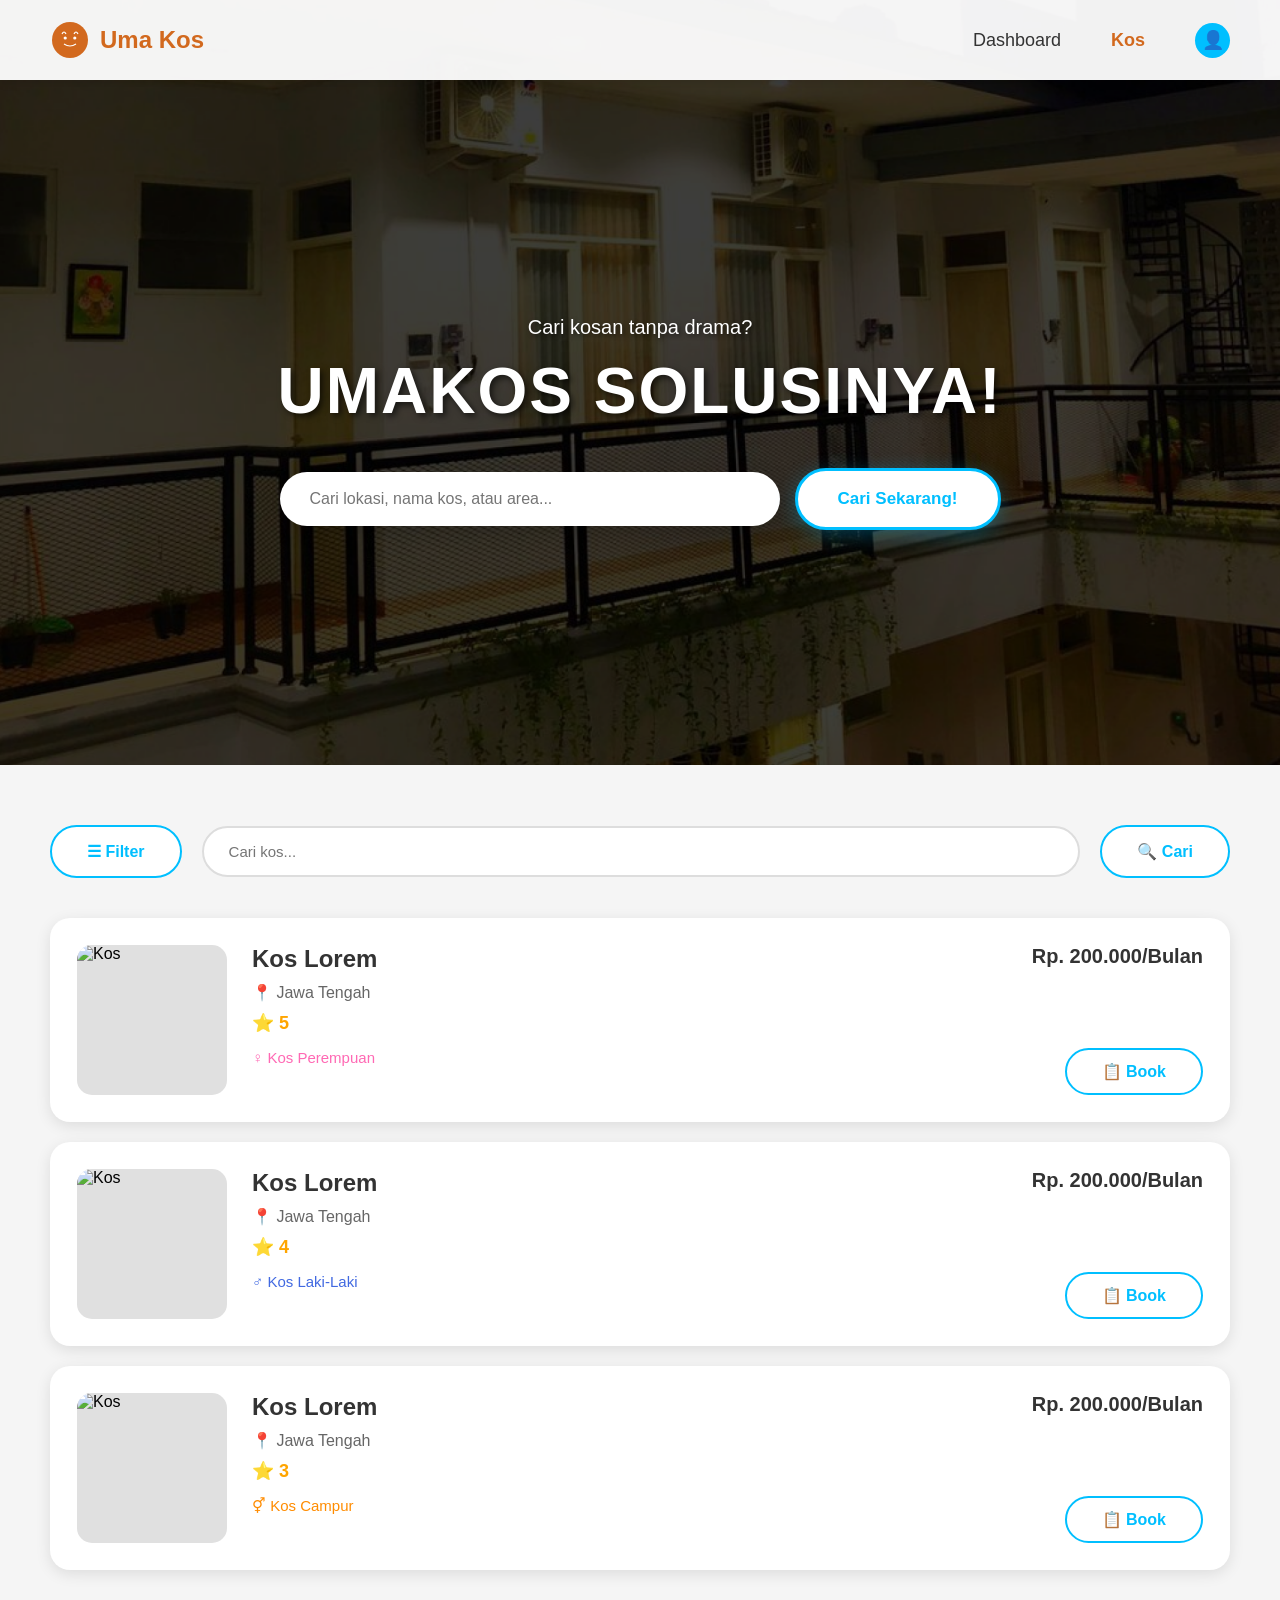
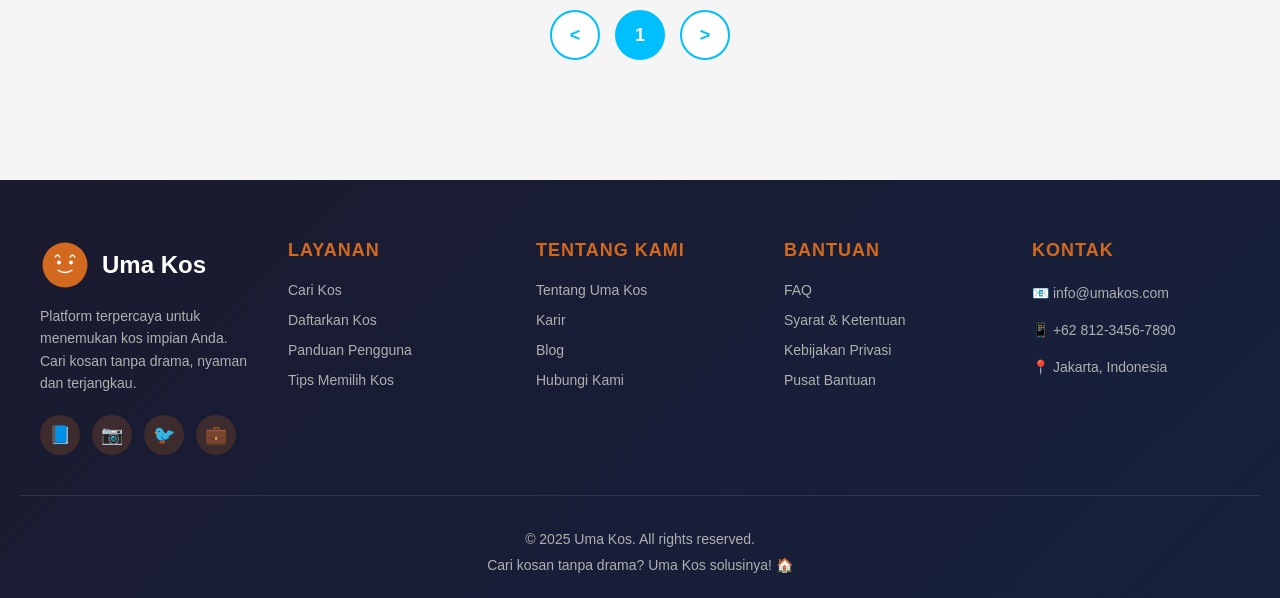
==== user.html @ e44573c7 "initial commit" ====
<!DOCTYPE html>
<html lang="id">
<head>
    <meta charset="UTF-8">
    <meta name="viewport" content="width=device-width, initial-scale=1.0">
    <title>Uma Kos - Cari Kosan Tanpa Drama</title>
 <link rel="stylesheet" href="src/css/index.css">
</head>
<body>
    <!-- Hero Section -->
    <div class="hero-section">
        <!-- Navbar -->
        <nav>
            <div class="logo">
                <svg class="logo-icon" viewBox="0 0 100 100" xmlns="http://www.w3.org/2000/svg">
                    <circle cx="50" cy="50" r="45" fill="#d2691e"/>
                    <path d="M 30 35 Q 35 25 40 35" stroke="white" stroke-width="3" fill="none"/>
                    <path d="M 60 35 Q 65 25 70 35" stroke="white" stroke-width="3" fill="none"/>
                    <circle cx="38" cy="45" r="4" fill="white"/>
                    <circle cx="62" cy="45" r="4" fill="white"/>
                    <path d="M 35 60 Q 50 70 65 60" stroke="white" stroke-width="3" fill="none"/>
                </svg>
                <span>Uma Kos</span>
            </div>
            <ul class="nav-links">
                <li><a href="#dashboard">Dashboard</a></li>
                <li><a href="#kos" class="active">Kos</a></li>
                <li><div class="user-icon">👤</div></li>
            </ul>
        </nav>

        <!-- Hero Content -->
        <div class="hero-content">
            <p class="hero-subtitle">Cari kosan tanpa drama?</p>
            <h1 class="hero-title">UMAKOS SOLUSINYA!</h1>
            
            <div class="search-container">
                <input 
                    type="text" 
                    class="search-input" 
                    placeholder="Cari lokasi, nama kos, atau area..."
                    id="searchInput"
                >
                <button class="search-btn" onclick="handleSearch()">Cari Sekarang!</button>
            </div>
        </div>
    </div>

    <!-- Kos Listing Section -->
    <div class="kos-section">
        <!-- Filter Bar -->
        <div class="filter-bar">
            <button class="filter-btn">
                ☰ Filter
            </button>
            <input type="text" class="filter-search" placeholder="Cari kos...">
            <button class="cari-btn">
                🔍 Cari
            </button>
        </div>

        <!-- Kos List -->
        <div class="kos-list">
            <!-- Kos Card 1 -->
            <div class="kos-card">
                <img src="https://via.placeholder.com/150" alt="Kos" class="kos-image">
                <div class="kos-info">
                    <h3 class="kos-title">Kos Lorem</h3>
                    <div class="kos-location">📍 Jawa Tengah</div>
                    <div class="kos-rating">⭐ 5</div>
                    <div class="kos-type type-perempuan">♀ Kos Perempuan</div>
                </div>
                <div class="kos-price-section">
                    <div class="kos-price">Rp. 200.000/Bulan</div>
                    <button class="book-btn">📋 Book</button>
                </div>
            </div>

            <!-- Kos Card 2 -->
            <div class="kos-card">
                <img src="https://via.placeholder.com/150" alt="Kos" class="kos-image">
                <div class="kos-info">
                    <h3 class="kos-title">Kos Lorem</h3>
                    <div class="kos-location">📍 Jawa Tengah</div>
                    <div class="kos-rating">⭐ 4</div>
                    <div class="kos-type type-laki">♂ Kos Laki-Laki</div>
                </div>
                <div class="kos-price-section">
                    <div class="kos-price">Rp. 200.000/Bulan</div>
                    <button class="book-btn">📋 Book</button>
                </div>
            </div>

            <!-- Kos Card 3 -->
            <div class="kos-card">
                <img src="https://via.placeholder.com/150" alt="Kos" class="kos-image">
                <div class="kos-info">
                    <h3 class="kos-title">Kos Lorem</h3>
                    <div class="kos-location">📍 Jawa Tengah</div>
                    <div class="kos-rating">⭐ 3</div>
                    <div class="kos-type type-campur">⚥ Kos Campur</div>
                </div>
                <div class="kos-price-section">
                    <div class="kos-price">Rp. 200.000/Bulan</div>
                    <button class="book-btn">📋 Book</button>
                </div>
            </div>
        </div>

        <!-- Pagination -->
        <div class="pagination">
            <button class="page-btn">&lt;</button>
            <button class="page-btn active">1</button>
            <button class="page-btn">&gt;</button>
        </div>
    </div>
<!-- Footer Section -->
    <footer class="footer">
        <div class="footer-content">
            <div class="footer-column">
                <div class="footer-logo">
                    <svg class="logo-icon" viewBox="0 0 100 100" xmlns="http://www.w3.org/2000/svg">
                        <circle cx="50" cy="50" r="45" fill="#d2691e"/>
                        <path d="M 30 35 Q 35 25 40 35" stroke="white" stroke-width="3" fill="none"/>
                        <path d="M 60 35 Q 65 25 70 35" stroke="white" stroke-width="3" fill="none"/>
                        <circle cx="38" cy="45" r="4" fill="white"/>
                        <circle cx="62" cy="45" r="4" fill="white"/>
                        <path d="M 35 60 Q 50 70 65 60" stroke="white" stroke-width="3" fill="none"/>
                    </svg>
                    <span>Uma Kos</span>
                </div>
                <p class="footer-desc">Platform terpercaya untuk menemukan kos impian Anda. Cari kosan tanpa drama, nyaman dan terjangkau.</p>
                <div class="social-links">
                    <a href="#" class="social-icon">📘</a>
                    <a href="#" class="social-icon">📷</a>
                    <a href="#" class="social-icon">🐦</a>
                    <a href="#" class="social-icon">💼</a>
                </div>
            </div>

            <div class="footer-column">
                <h4>Layanan</h4>
                <ul class="footer-links">
                    <li><a href="#kos">Cari Kos</a></li>
                    <li><a href="#daftar">Daftarkan Kos</a></li>
                    <li><a href="#panduan">Panduan Pengguna</a></li>
                    <li><a href="#tips">Tips Memilih Kos</a></li>
                </ul>
            </div>

            <div class="footer-column">
                <h4>Tentang Kami</h4>
                <ul class="footer-links">
                    <li><a href="#tentang">Tentang Uma Kos</a></li>
                    <li><a href="#karir">Karir</a></li>
                    <li><a href="#blog">Blog</a></li>
                    <li><a href="#kontak">Hubungi Kami</a></li>
                </ul>
            </div>

            <div class="footer-column">
                <h4>Bantuan</h4>
                <ul class="footer-links">
                    <li><a href="#faq">FAQ</a></li>
                    <li><a href="#syarat">Syarat & Ketentuan</a></li>
                    <li><a href="#privasi">Kebijakan Privasi</a></li>
                    <li><a href="#support">Pusat Bantuan</a></li>
                </ul>
            </div>

            <div class="footer-column">
                <h4>Kontak</h4>
                <ul class="footer-contact">
                    <li>📧 info@umakos.com</li>
                    <li>📱 +62 812-3456-7890</li>
                    <li>📍 Jakarta, Indonesia</li>
                </ul>
            </div>
        </div>

        <div class="footer-bottom">
            <p>&copy; 2025 Uma Kos. All rights reserved.</p>
            <p class="footer-tagline">Cari kosan tanpa drama? Uma Kos solusinya! 🏠</p>
        </div>
    </footer>
    <script src="src/script/index.js">
    </script>
</body>
</html>
---- src/css/index.css ----
* {
            margin: 0;
            padding: 0;
            box-sizing: border-box;
        }

        body {
            font-family: 'Segoe UI', Tahoma, Geneva, Verdana, sans-serif;
            min-height: 100vh;
            background: #f5f5f5;
        }

        /* Hero Section with Background */
        .hero-section {
            min-height: 85vh;
            background-image: url('../image/image.png');
            background-size: cover;
            background-position: center;
            background-repeat: no-repeat;
            position: relative;
            display: flex;
            flex-direction: column;
        }

        .hero-section::before {
            content: '';
            position: absolute;
            top: 0;
            left: 0;
            right: 0;
            bottom: 0;
            background: rgba(0, 0, 0, 0.4);
            z-index: 1;
        }

        /* Navbar */
        nav {
            background: rgba(255, 255, 255, 0.95);
            padding: 20px 50px;
            display: flex;
            justify-content: space-between;
            align-items: center;
            position: relative;
            z-index: 10;
            box-shadow: 0 2px 10px rgba(0, 0, 0, 0.1);
        }

        .logo {
            display: flex;
            align-items: center;
            gap: 10px;
            color: #d2691e;
            font-size: 24px;
            font-weight: bold;
        }

        .logo-icon {
            width: 40px;
            height: 40px;
        }

        .nav-links {
            display: flex;
            gap: 50px;
            list-style: none;
            align-items: center;
        }

        .nav-links a {
            color: #333;
            text-decoration: none;
            font-weight: 500;
            font-size: 18px;
            transition: color 0.3s ease;
        }

        .nav-links a:hover {
            color: #d2691e;
        }

        .nav-links a.active {
            color: #d2691e;
            font-weight: 600;
        }

        .user-icon {
            width: 35px;
            height: 35px;
            background: #00bfff;
            border-radius: 50%;
            display: flex;
            align-items: center;
            justify-content: center;
            color: white;
            font-size: 18px;
            cursor: pointer;
            transition: all 0.3s ease;
        }

        .user-icon:hover {
            background: #0099cc;
            transform: scale(1.1);
        }

        /* Hero Content */
        .hero-content {
            flex: 1;
            display: flex;
            flex-direction: column;
            justify-content: center;
            align-items: center;
            position: relative;
            z-index: 2;
            padding: 60px 20px;
            text-align: center;
        }

        .hero-subtitle {
            color: white;
            font-size: 20px;
            font-weight: 400;
            margin-bottom: 15px;
            text-shadow: 2px 2px 4px rgba(0, 0, 0, 0.5);
            animation: fadeInDown 0.8s ease;
        }

        .hero-title {
            color: white;
            font-size: 64px;
            font-weight: 900;
            margin-bottom: 40px;
            text-shadow: 3px 3px 6px rgba(0, 0, 0, 0.6);
            letter-spacing: 2px;
            animation: fadeInUp 0.8s ease;
        }

        @keyframes fadeInDown {
            from {
                opacity: 0;
                transform: translateY(-30px);
            }
            to {
                opacity: 1;
                transform: translateY(0);
            }
        }

        @keyframes fadeInUp {
            from {
                opacity: 0;
                transform: translateY(30px);
            }
            to {
                opacity: 1;
                transform: translateY(0);
            }
        }

        .search-container {
            display: flex;
            gap: 15px;
            align-items: center;
            animation: fadeIn 1s ease 0.3s backwards;
        }

        @keyframes fadeIn {
            from {
                opacity: 0;
            }
            to {
                opacity: 1;
            }
        }

        .search-input {
            padding: 18px 30px;
            width: 500px;
            border: none;
            border-radius: 50px;
            font-size: 16px;
            box-shadow: 0 5px 20px rgba(0, 0, 0, 0.2);
            transition: all 0.3s ease;
        }

        .search-input:focus {
            outline: none;
            box-shadow: 0 8px 30px rgba(0, 0, 0, 0.3);
            transform: translateY(-2px);
        }

        .search-btn {
            padding: 18px 40px;
            background: white;
            color: #00bfff;
            border: 3px solid #00bfff;
            border-radius: 50px;
            font-size: 17px;
            font-weight: 700;
            cursor: pointer;
            transition: all 0.3s ease;
            box-shadow: 0 5px 20px rgba(0, 191, 255, 0.3);
            white-space: nowrap;
        }

        .search-btn:hover {
            background: #00bfff;
            color: white;
            transform: translateY(-3px);
            box-shadow: 0 8px 25px rgba(0, 191, 255, 0.5);
        }

        /* Kos Listing Section */
        .kos-section {
            padding: 60px 50px;
            background: #f5f5f5;
        }

        .filter-bar {
            display: flex;
            gap: 20px;
            margin-bottom: 40px;
            align-items: center;
        }

        .filter-btn {
            padding: 15px 35px;
            background: white;
            color: #00bfff;
            border: 2px solid #00bfff;
            border-radius: 50px;
            font-size: 16px;
            font-weight: 600;
            cursor: pointer;
            display: flex;
            align-items: center;
            gap: 10px;
            transition: all 0.3s ease;
        }

        .filter-btn:hover {
            background: #00bfff;
            color: white;
        }

        .filter-search {
            flex: 1;
            padding: 15px 25px;
            border: 2px solid #ddd;
            border-radius: 50px;
            font-size: 15px;
            transition: all 0.3s ease;
        }

        .filter-search:focus {
            outline: none;
            border-color: #00bfff;
        }

        .cari-btn {
            padding: 15px 35px;
            background: white;
            color: #00bfff;
            border: 2px solid #00bfff;
            border-radius: 50px;
            font-size: 16px;
            font-weight: 600;
            cursor: pointer;
            display: flex;
            align-items: center;
            gap: 10px;
            transition: all 0.3s ease;
        }

        .cari-btn:hover {
            background: #00bfff;
            color: white;
        }

        /* Kos Cards */
        .kos-list {
            display: flex;
            flex-direction: column;
            gap: 20px;
            margin-bottom: 40px;
        }

        .kos-card {
            background: white;
            border-radius: 20px;
            padding: 25px;
            display: flex;
            gap: 25px;
            box-shadow: 0 4px 15px rgba(0, 0, 0, 0.1);
            transition: all 0.3s ease;
            border: 2px solid transparent;
        }

        .kos-card:hover {
            transform: translateY(-5px);
            box-shadow: 0 8px 25px rgba(0, 0, 0, 0.15);
            border-color: #00bfff;
        }

        .kos-image {
            width: 150px;
            height: 150px;
            border-radius: 15px;
            object-fit: cover;
            background: #e0e0e0;
            flex-shrink: 0;
        }

        .kos-info {
            flex: 1;
            display: flex;
            flex-direction: column;
            gap: 10px;
        }

        .kos-title {
            font-size: 24px;
            font-weight: 700;
            color: #333;
        }

        .kos-location {
            color: #666;
            font-size: 16px;
            display: flex;
            align-items: center;
            gap: 5px;
        }

        .kos-rating {
            color: #ffa500;
            font-size: 18px;
            font-weight: 600;
        }

        .kos-type {
            font-size: 15px;
            font-weight: 500;
            margin-top: 5px;
        }

        .type-perempuan {
            color: #ff69b4;
        }

        .type-laki {
            color: #4169e1;
        }

        .type-campur {
            color: #ff8c00;
        }

        .kos-price-section {
            display: flex;
            flex-direction: column;
            align-items: flex-end;
            justify-content: space-between;
        }

        .kos-price {
            font-size: 20px;
            font-weight: 700;
            color: #333;
            text-align: right;
        }

        .book-btn {
            padding: 12px 35px;
            background: white;
            color: #00bfff;
            border: 2px solid #00bfff;
            border-radius: 50px;
            font-size: 16px;
            font-weight: 600;
            cursor: pointer;
            display: flex;
            align-items: center;
            gap: 8px;
            transition: all 0.3s ease;
        }

        .book-btn:hover {
            background: #00bfff;
            color: white;
            transform: scale(1.05);
        }

        /* Pagination */
        .pagination {
            display: flex;
            justify-content: center;
            gap: 15px;
            margin-top: 40px;
        }

        .page-btn {
            width: 50px;
            height: 50px;
            border: 2px solid #00bfff;
            background: white;
            color: #00bfff;
            border-radius: 50%;
            font-size: 18px;
            font-weight: 600;
            cursor: pointer;
            transition: all 0.3s ease;
            display: flex;
            align-items: center;
            justify-content: center;
        }

        .page-btn:hover {
            background: #00bfff;
            color: white;
            transform: scale(1.1);
        }

        .page-btn.active {
            background: #00bfff;
            color: white;
        }

        /* Responsive */
        @media (max-width: 768px) {
            nav {
                padding: 15px 25px;
            }

            .nav-links {
                gap: 20px;
            }

            .hero-title {
                font-size: 36px;
            }

            .search-container {
                flex-direction: column;
                width: 100%;
                padding: 0 20px;
            }

            .search-input {
                width: 100%;
            }

            .kos-section {
                padding: 40px 20px;
            }

            .filter-bar {
                flex-direction: column;
            }

            .kos-card {
                flex-direction: column;
            }

            .kos-image {
                width: 100%;
                height: 200px;
            }

            .kos-price-section {
                flex-direction: row;
                align-items: center;
            }
        }
/* Footer Section */
.footer {
    background: linear-gradient(135deg, #1a1a2e 0%, #16213e 100%);
    color: #fff;
    padding: 60px 20px 20px;
    margin-top: 60px;
    width: 100%;
}

.footer-content {
    max-width: 1200px;
    margin: 0 auto;
    display: grid;
    grid-template-columns: repeat(auto-fit, minmax(200px, 1fr));
    gap: 40px;
    margin-bottom: 40px;
}

.footer-column h4 {
    color: #d2691e;
    font-size: 18px;
    margin-bottom: 20px;
    font-weight: 600;
    text-transform: uppercase;
    letter-spacing: 1px;
}

.footer-logo {
    display: flex;
    align-items: center;
    gap: 12px;
    margin-bottom: 15px;
}

.footer-logo .logo-icon {
    width: 50px;
    height: 50px;
}

.footer-logo span {
    font-size: 24px;
    font-weight: bold;
    color: #fff;
}

.footer-desc {
    color: #b0b0b0;
    line-height: 1.6;
    margin-bottom: 20px;
    font-size: 14px;
}

.social-links {
    display: flex;
    gap: 12px;
}

.social-icon {
    width: 40px;
    height: 40px;
    display: flex;
    align-items: center;
    justify-content: center;
    background: rgba(210, 105, 30, 0.2);
    border-radius: 50%;
    font-size: 18px;
    text-decoration: none;
    transition: all 0.3s ease;
}

.social-icon:hover {
    background: #d2691e;
    transform: translateY(-3px);
    box-shadow: 0 5px 15px rgba(210, 105, 30, 0.3);
}

.footer-links {
    list-style: none;
    padding: 0;
}

.footer-links li {
    margin-bottom: 12px;
}

.footer-links a {
    color: #b0b0b0;
    text-decoration: none;
    font-size: 14px;
    transition: all 0.3s ease;
    display: inline-block;
}

.footer-links a:hover {
    color: #d2691e;
    padding-left: 5px;
}

.footer-contact {
    list-style: none;
    padding: 0;
}

.footer-contact li {
    color: #b0b0b0;
    margin-bottom: 12px;
    font-size: 14px;
    line-height: 1.8;
}

.footer-bottom {
    border-top: 1px solid rgba(255, 255, 255, 0.1);
    padding-top: 30px;
    text-align: center;
}

.footer-bottom p {
    color: #b0b0b0;
    font-size: 14px;
    margin: 5px 0;
}

.footer-tagline {
    color: #d2691e;
    font-weight: 500;
    margin-top: 10px !important;
}

/* Responsive Footer */
@media (max-width: 768px) {
    .footer {
        padding: 40px 20px 20px;
    }
    
    .footer-content {
        grid-template-columns: repeat(auto-fit, minmax(150px, 1fr));
        gap: 30px;
    }
    
    .footer-column h4 {
        font-size: 16px;
    }
}
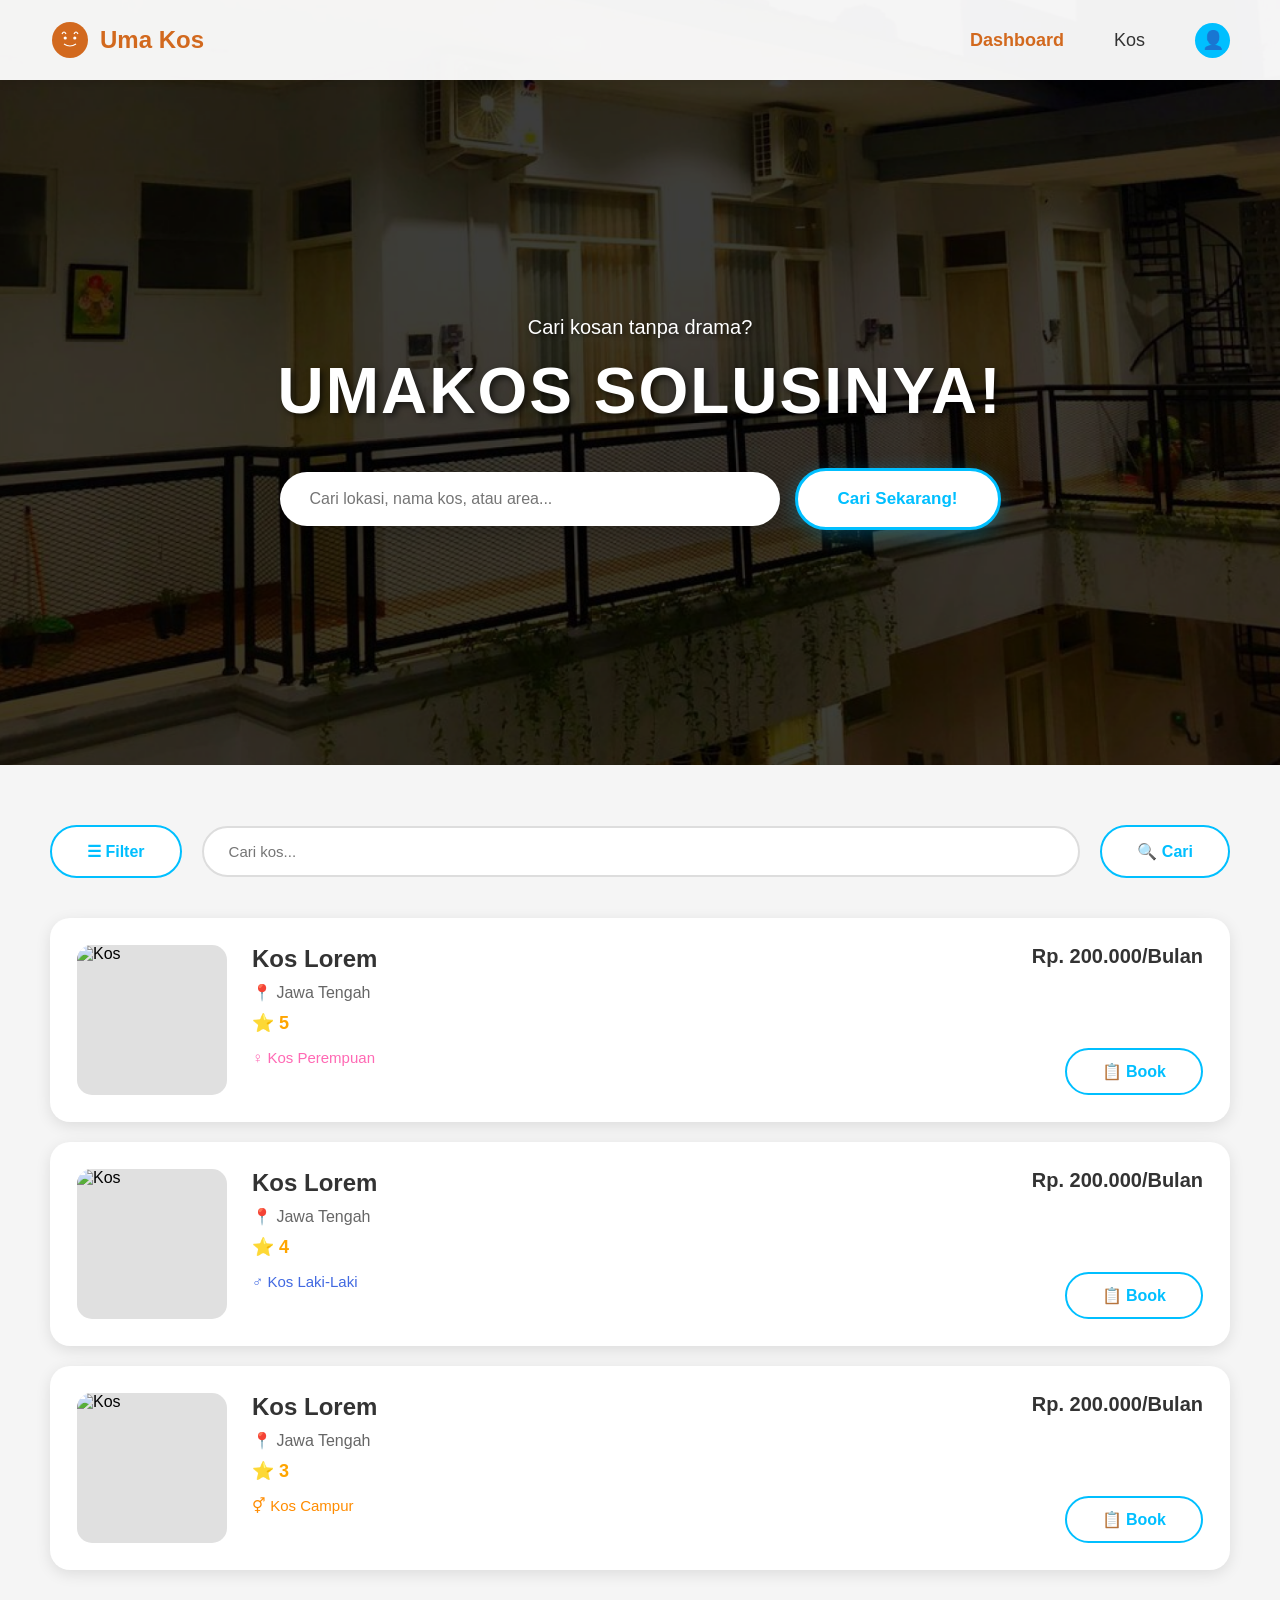
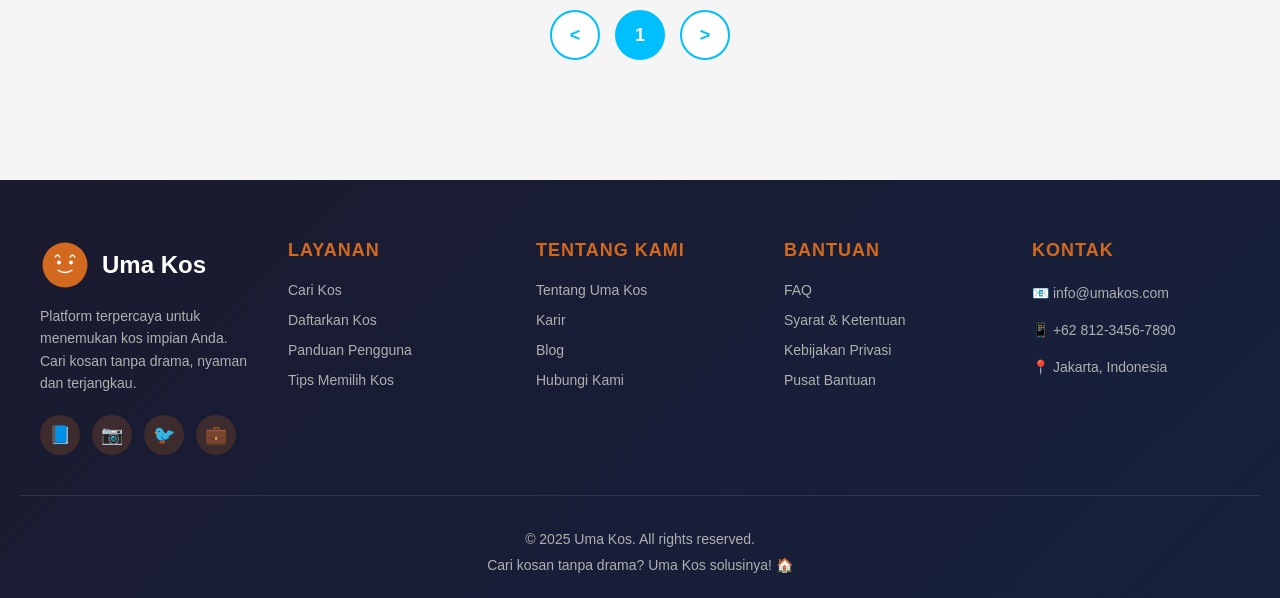
==== commit ad86e118: "user update" ====
--- a/user.html
+++ b/user.html
@@ -23,8 +23,8 @@
                 <span>Uma Kos</span>
             </div>
             <ul class="nav-links">
-                <li><a href="#dashboard">Dashboard</a></li>
-                <li><a href="#kos" class="active">Kos</a></li>
+                <li><a href="#dashboard" class="active">Dashboard</a></li>
+                <li><a href="#kos">Kos</a></li>
                 <li><div class="user-icon">👤</div></li>
             </ul>
         </nav>
